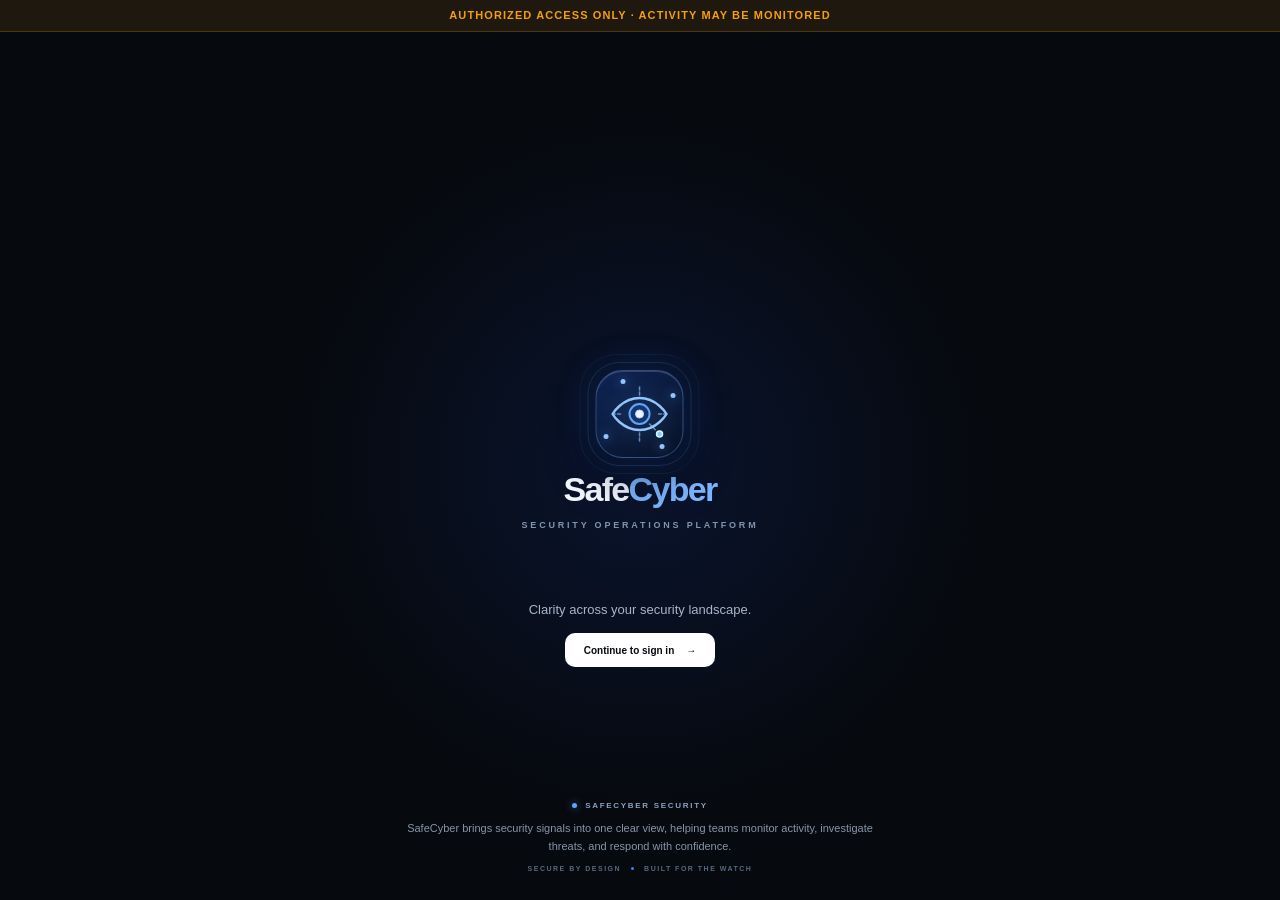
==== alerts.html @ a5697f1c "V3" ====
<!DOCTYPE html>
<html lang="en">
<head>
    <meta charset="UTF-8">
    <meta name="viewport" content="width=device-width, initial-scale=1.0">
    <meta name="theme-color" content="#06090e">
    <title>Security alerts | SafeCyber</title>
    <link rel="stylesheet" href="CSS/style.css">
</head>
<body data-access="admin">
    <div class="app-shell">
        <div class="mobile-scrim"></div>
        <aside class="sidebar">
            <a class="brand" href="index.html"><span class="brand-mark" aria-hidden="true"><svg viewBox="0 0 24 24" focusable="false"><path d="M2.5 12s3.2-6 9.5-6 9.5 6 9.5 6-3.2 6-9.5 6-9.5-6-9.5-6Z"/><circle cx="12" cy="12" r="3.2"/><circle class="brand-eye-pupil" cx="12" cy="12" r="1.15"/><path class="brand-eye-scan" d="M15.2 15.2 18 18"/></svg></span><span><span class="brand-name">SafeCyber</span><span class="brand-caption">Security operations</span></span></a>
            <div class="nav-label">Workspace</div>
            <nav class="side-nav" aria-label="Main navigation">
                <a href="index.html"><span class="nav-icon">▦</span>Overview</a>
                <a href="logs.html"><span class="nav-icon">◷</span>Authentication logs</a>
                <a class="active" href="alerts.html"><span class="nav-icon">⚠</span>Security alerts</a>
                <a href="blocked-ips.html"><span class="nav-icon">⊘</span>Blocked IPs</a>
            </nav>
            <div class="sidebar-bottom"><div class="sidebar-note"><div class="sidebar-note-title">System status</div><p>All monitoring services are operational.</p></div><a class="logout-link" href="login.html"><span class="nav-icon">↪</span>Sign out</a></div>
        </aside>
        <main class="main-area">
            <header class="topbar"><div class="topbar-left"><button class="mobile-menu" aria-label="Open navigation" aria-expanded="false">☰</button><span class="topbar-kicker">Security operations / Security alerts</span></div><div class="topbar-right"><span class="engine-status"><span class="status-dot"></span>Monitoring active</span><div class="account"><span class="avatar" data-account-initial>A</span><span class="account-copy"><span class="account-name" data-account-name>Admin</span><span class="account-role">Administrator</span></span></div></div></header>
            <div class="page-content">
                <section class="page-heading"><div><div class="eyebrow">Detection & response</div><h1>Security alerts</h1><p>Investigate suspicious activity and track incident resolution.</p></div></section>
                <section class="metrics-grid" aria-label="Alert summary">
                    <article class="metric-card"><div class="metric-top"><span>Open alerts</span><span class="metric-icon red">!</span></div><div class="metric-value">5</div><div class="metric-meta">Across all detection rules</div></article>
                    <article class="metric-card"><div class="metric-top"><span>High severity</span><span class="metric-icon amber">⌁</span></div><div class="metric-value">2</div><div class="metric-meta">Prioritize for investigation</div></article>
                    <article class="metric-card"><div class="metric-top"><span>Investigating</span><span class="metric-icon">◷</span></div><div class="metric-value">1</div><div class="metric-meta">Currently being reviewed</div></article>
                    <article class="metric-card"><div class="metric-top"><span>Resolved today</span><span class="metric-icon green">✓</span></div><div class="metric-value">8</div><div class="metric-meta">Since 12:00 AM</div></article>
                </section>
                <section class="panel table-panel">
                    <div class="panel-heading"><div><h2>Active security incidents</h2><div class="panel-subtitle">Review alerts, then mark resolved when addressed</div></div><label class="search-box"><span aria-hidden="true">⌕</span><input type="search" placeholder="Search alerts" aria-label="Search alerts" data-search-input="#alerts-table" data-empty-state="#alert-empty"></label></div>
                    <div class="table-wrap"><table id="alerts-table"><thead><tr><th>Alert ID</th><th>Detection rule</th><th>Source IP</th><th>Source MAC</th><th>Severity</th><th>Status</th><th>First seen</th><th>Action</th></tr></thead><tbody>
                        <tr data-searchable><td class="table-primary">ALT-501</td><td>Brute force · 5+ failed logins</td><td class="mono">192.168.1.105</td><td class="mono">00:1A:2B:3C:4D:5E</td><td><span class="badge badge-danger">High</span></td><td><span class="badge badge-warning" data-alert-status>Investigating</span></td><td>14:22:10</td><td><button type="button" class="table-action" data-resolve="ALT-501">Mark resolved</button></td></tr>
                        <tr data-searchable><td class="table-primary">ALT-502</td><td>Multiple failed logins</td><td class="mono">45.33.21.90</td><td class="mono">00:25:96:FF:FE:12</td><td><span class="badge badge-warning">Medium</span></td><td><span class="badge" data-alert-status>New</span></td><td>13:05:44</td><td><button type="button" class="table-action" data-resolve="ALT-502">Mark resolved</button></td></tr>
                        <tr data-searchable><td class="table-primary">ALT-503</td><td>Unusual sign-in location</td><td class="mono">103.28.54.10</td><td class="mono">3C:52:82:AB:CD:EF</td><td><span class="badge badge-blue">Low</span></td><td><span class="badge" data-alert-status>New</span></td><td>12:48:03</td><td><button type="button" class="table-action" data-resolve="ALT-503">Mark resolved</button></td></tr>
                    </tbody></table><div id="alert-empty" class="empty-row">No alerts match your search.</div></div>
                </section>
                <div class="table-muted">Demo data · Alert actions update this page only.</div>
            </div>
        </main>
    </div>
    <div id="toast" class="toast" role="status" aria-live="polite"></div>
    <script src="JS/main.js"></script>
</body>
</html>
---- CSS/style.css ----
@import url("../styles.css");
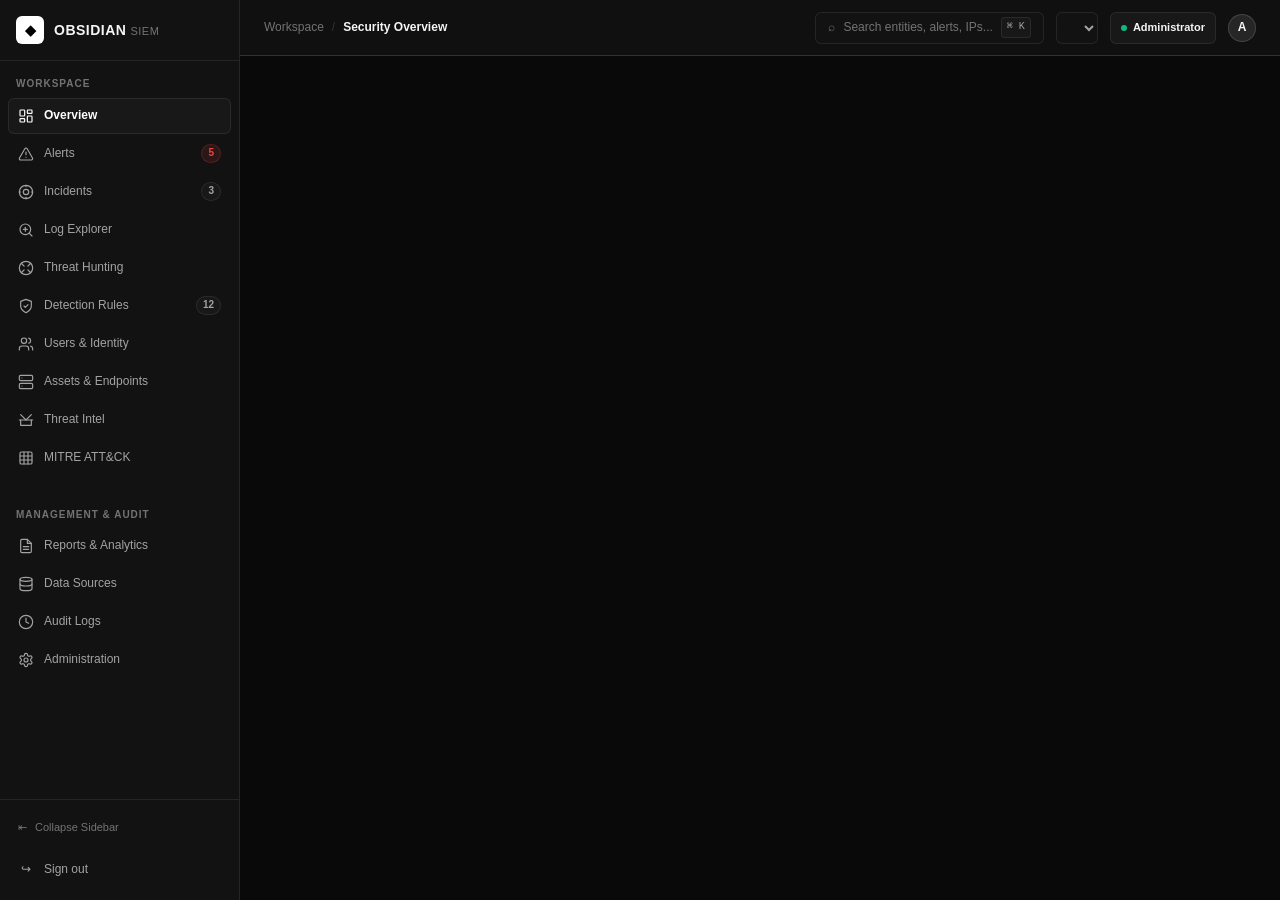
==== commit 77559622: "V4" ====
--- a/alerts.html
+++ b/alerts.html
@@ -2,48 +2,11 @@
 <html lang="en">
 <head>
     <meta charset="UTF-8">
-    <meta name="viewport" content="width=device-width, initial-scale=1.0">
-    <meta name="theme-color" content="#06090e">
-    <title>Security alerts | SafeCyber</title>
-    <link rel="stylesheet" href="CSS/style.css">
+    <meta http-equiv="refresh" content="0; url=index.html#alerts">
+    <title>Redirecting to Alerts Workspace | OBSIDIAN SIEM</title>
 </head>
-<body data-access="admin">
-    <div class="app-shell">
-        <div class="mobile-scrim"></div>
-        <aside class="sidebar">
-            <a class="brand" href="index.html"><span class="brand-mark" aria-hidden="true"><svg viewBox="0 0 24 24" focusable="false"><path d="M2.5 12s3.2-6 9.5-6 9.5 6 9.5 6-3.2 6-9.5 6-9.5-6-9.5-6Z"/><circle cx="12" cy="12" r="3.2"/><circle class="brand-eye-pupil" cx="12" cy="12" r="1.15"/><path class="brand-eye-scan" d="M15.2 15.2 18 18"/></svg></span><span><span class="brand-name">SafeCyber</span><span class="brand-caption">Security operations</span></span></a>
-            <div class="nav-label">Workspace</div>
-            <nav class="side-nav" aria-label="Main navigation">
-                <a href="index.html"><span class="nav-icon">▦</span>Overview</a>
-                <a href="logs.html"><span class="nav-icon">◷</span>Authentication logs</a>
-                <a class="active" href="alerts.html"><span class="nav-icon">⚠</span>Security alerts</a>
-                <a href="blocked-ips.html"><span class="nav-icon">⊘</span>Blocked IPs</a>
-            </nav>
-            <div class="sidebar-bottom"><div class="sidebar-note"><div class="sidebar-note-title">System status</div><p>All monitoring services are operational.</p></div><a class="logout-link" href="login.html"><span class="nav-icon">↪</span>Sign out</a></div>
-        </aside>
-        <main class="main-area">
-            <header class="topbar"><div class="topbar-left"><button class="mobile-menu" aria-label="Open navigation" aria-expanded="false">☰</button><span class="topbar-kicker">Security operations / Security alerts</span></div><div class="topbar-right"><span class="engine-status"><span class="status-dot"></span>Monitoring active</span><div class="account"><span class="avatar" data-account-initial>A</span><span class="account-copy"><span class="account-name" data-account-name>Admin</span><span class="account-role">Administrator</span></span></div></div></header>
-            <div class="page-content">
-                <section class="page-heading"><div><div class="eyebrow">Detection & response</div><h1>Security alerts</h1><p>Investigate suspicious activity and track incident resolution.</p></div></section>
-                <section class="metrics-grid" aria-label="Alert summary">
-                    <article class="metric-card"><div class="metric-top"><span>Open alerts</span><span class="metric-icon red">!</span></div><div class="metric-value">5</div><div class="metric-meta">Across all detection rules</div></article>
-                    <article class="metric-card"><div class="metric-top"><span>High severity</span><span class="metric-icon amber">⌁</span></div><div class="metric-value">2</div><div class="metric-meta">Prioritize for investigation</div></article>
-                    <article class="metric-card"><div class="metric-top"><span>Investigating</span><span class="metric-icon">◷</span></div><div class="metric-value">1</div><div class="metric-meta">Currently being reviewed</div></article>
-                    <article class="metric-card"><div class="metric-top"><span>Resolved today</span><span class="metric-icon green">✓</span></div><div class="metric-value">8</div><div class="metric-meta">Since 12:00 AM</div></article>
-                </section>
-                <section class="panel table-panel">
-                    <div class="panel-heading"><div><h2>Active security incidents</h2><div class="panel-subtitle">Review alerts, then mark resolved when addressed</div></div><label class="search-box"><span aria-hidden="true">⌕</span><input type="search" placeholder="Search alerts" aria-label="Search alerts" data-search-input="#alerts-table" data-empty-state="#alert-empty"></label></div>
-                    <div class="table-wrap"><table id="alerts-table"><thead><tr><th>Alert ID</th><th>Detection rule</th><th>Source IP</th><th>Source MAC</th><th>Severity</th><th>Status</th><th>First seen</th><th>Action</th></tr></thead><tbody>
-                        <tr data-searchable><td class="table-primary">ALT-501</td><td>Brute force · 5+ failed logins</td><td class="mono">192.168.1.105</td><td class="mono">00:1A:2B:3C:4D:5E</td><td><span class="badge badge-danger">High</span></td><td><span class="badge badge-warning" data-alert-status>Investigating</span></td><td>14:22:10</td><td><button type="button" class="table-action" data-resolve="ALT-501">Mark resolved</button></td></tr>
-                        <tr data-searchable><td class="table-primary">ALT-502</td><td>Multiple failed logins</td><td class="mono">45.33.21.90</td><td class="mono">00:25:96:FF:FE:12</td><td><span class="badge badge-warning">Medium</span></td><td><span class="badge" data-alert-status>New</span></td><td>13:05:44</td><td><button type="button" class="table-action" data-resolve="ALT-502">Mark resolved</button></td></tr>
-                        <tr data-searchable><td class="table-primary">ALT-503</td><td>Unusual sign-in location</td><td class="mono">103.28.54.10</td><td class="mono">3C:52:82:AB:CD:EF</td><td><span class="badge badge-blue">Low</span></td><td><span class="badge" data-alert-status>New</span></td><td>12:48:03</td><td><button type="button" class="table-action" data-resolve="ALT-503">Mark resolved</button></td></tr>
-                    </tbody></table><div id="alert-empty" class="empty-row">No alerts match your search.</div></div>
-                </section>
-                <div class="table-muted">Demo data · Alert actions update this page only.</div>
-            </div>
-        </main>
-    </div>
-    <div id="toast" class="toast" role="status" aria-live="polite"></div>
-    <script src="JS/main.js"></script>
+<body style="background:#090909;color:#f5f5f5;font-family:sans-serif;padding:40px;text-align:center;">
+    <p>Redirecting to <a href="index.html#alerts" style="color:#ffffff;">OBSIDIAN SIEM Alerts Workspace</a>...</p>
+    <script>window.location.replace("index.html#alerts");</script>
 </body>
 </html>
